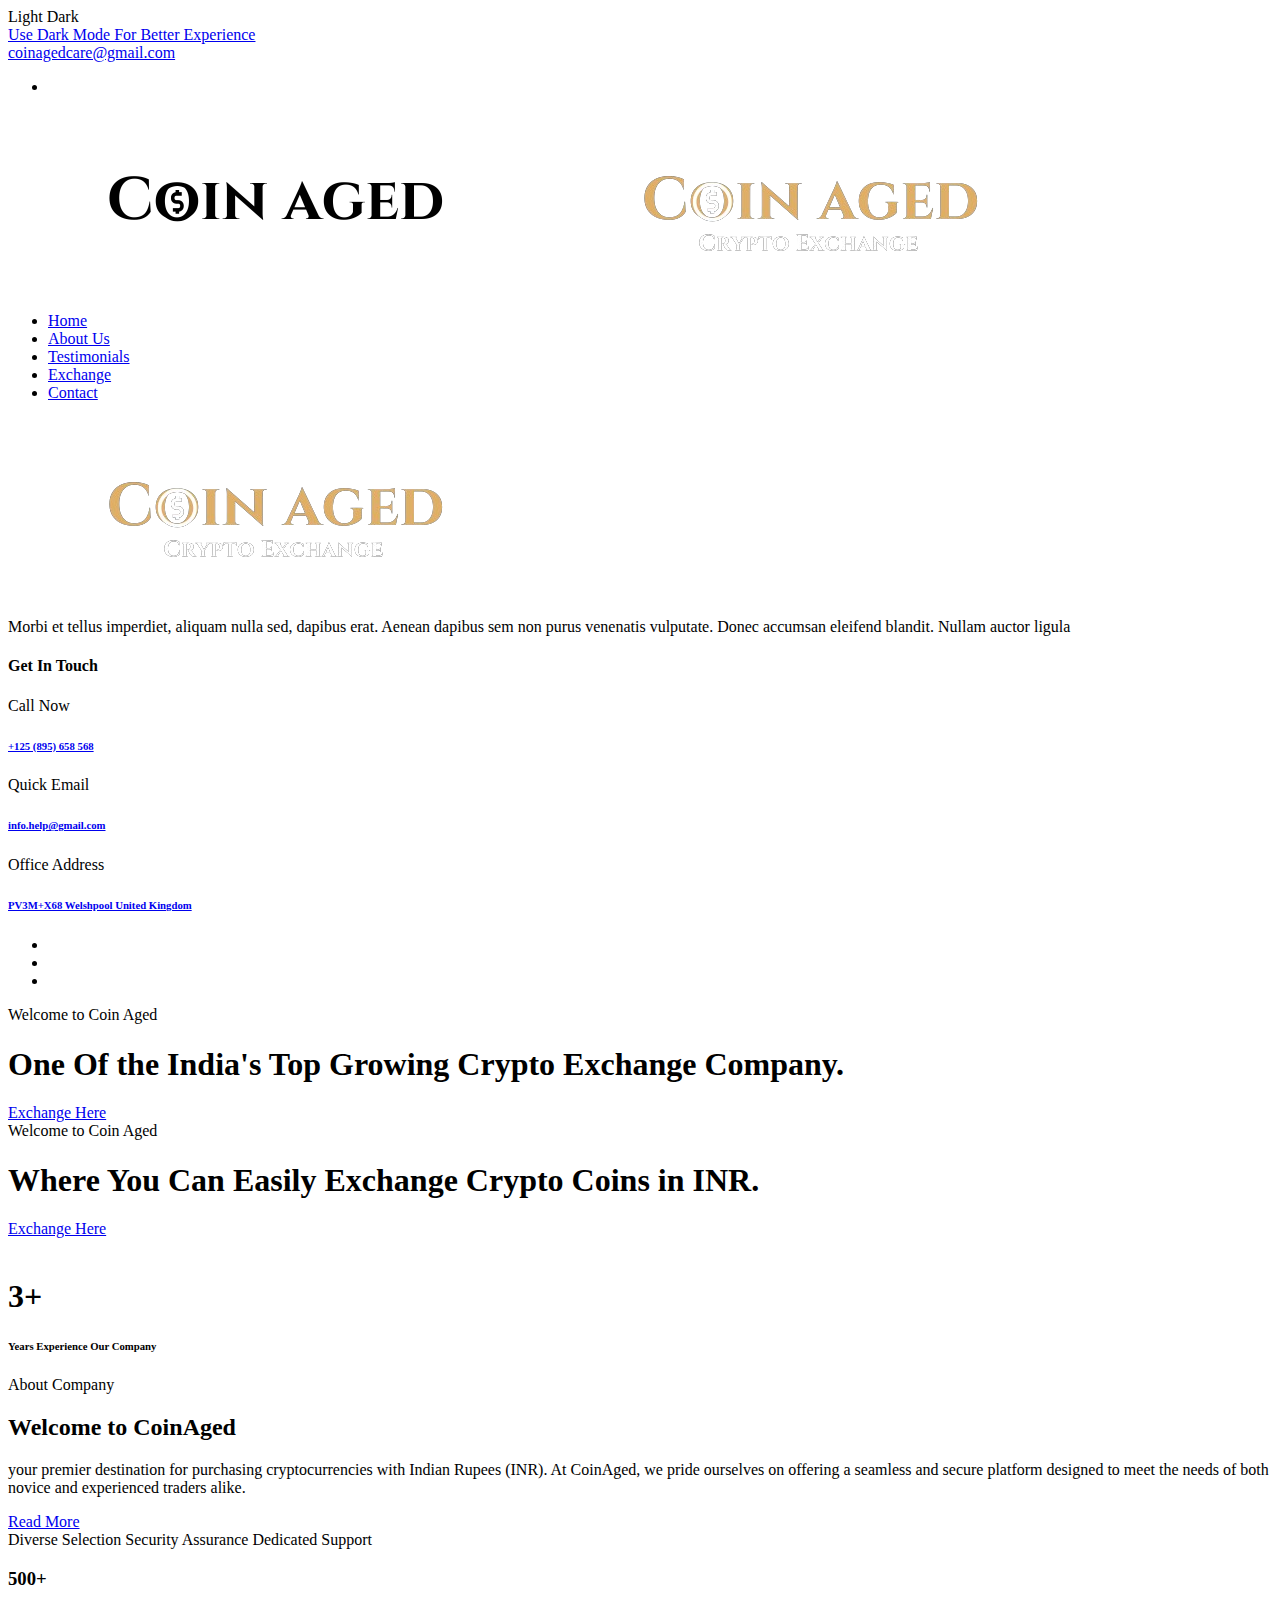
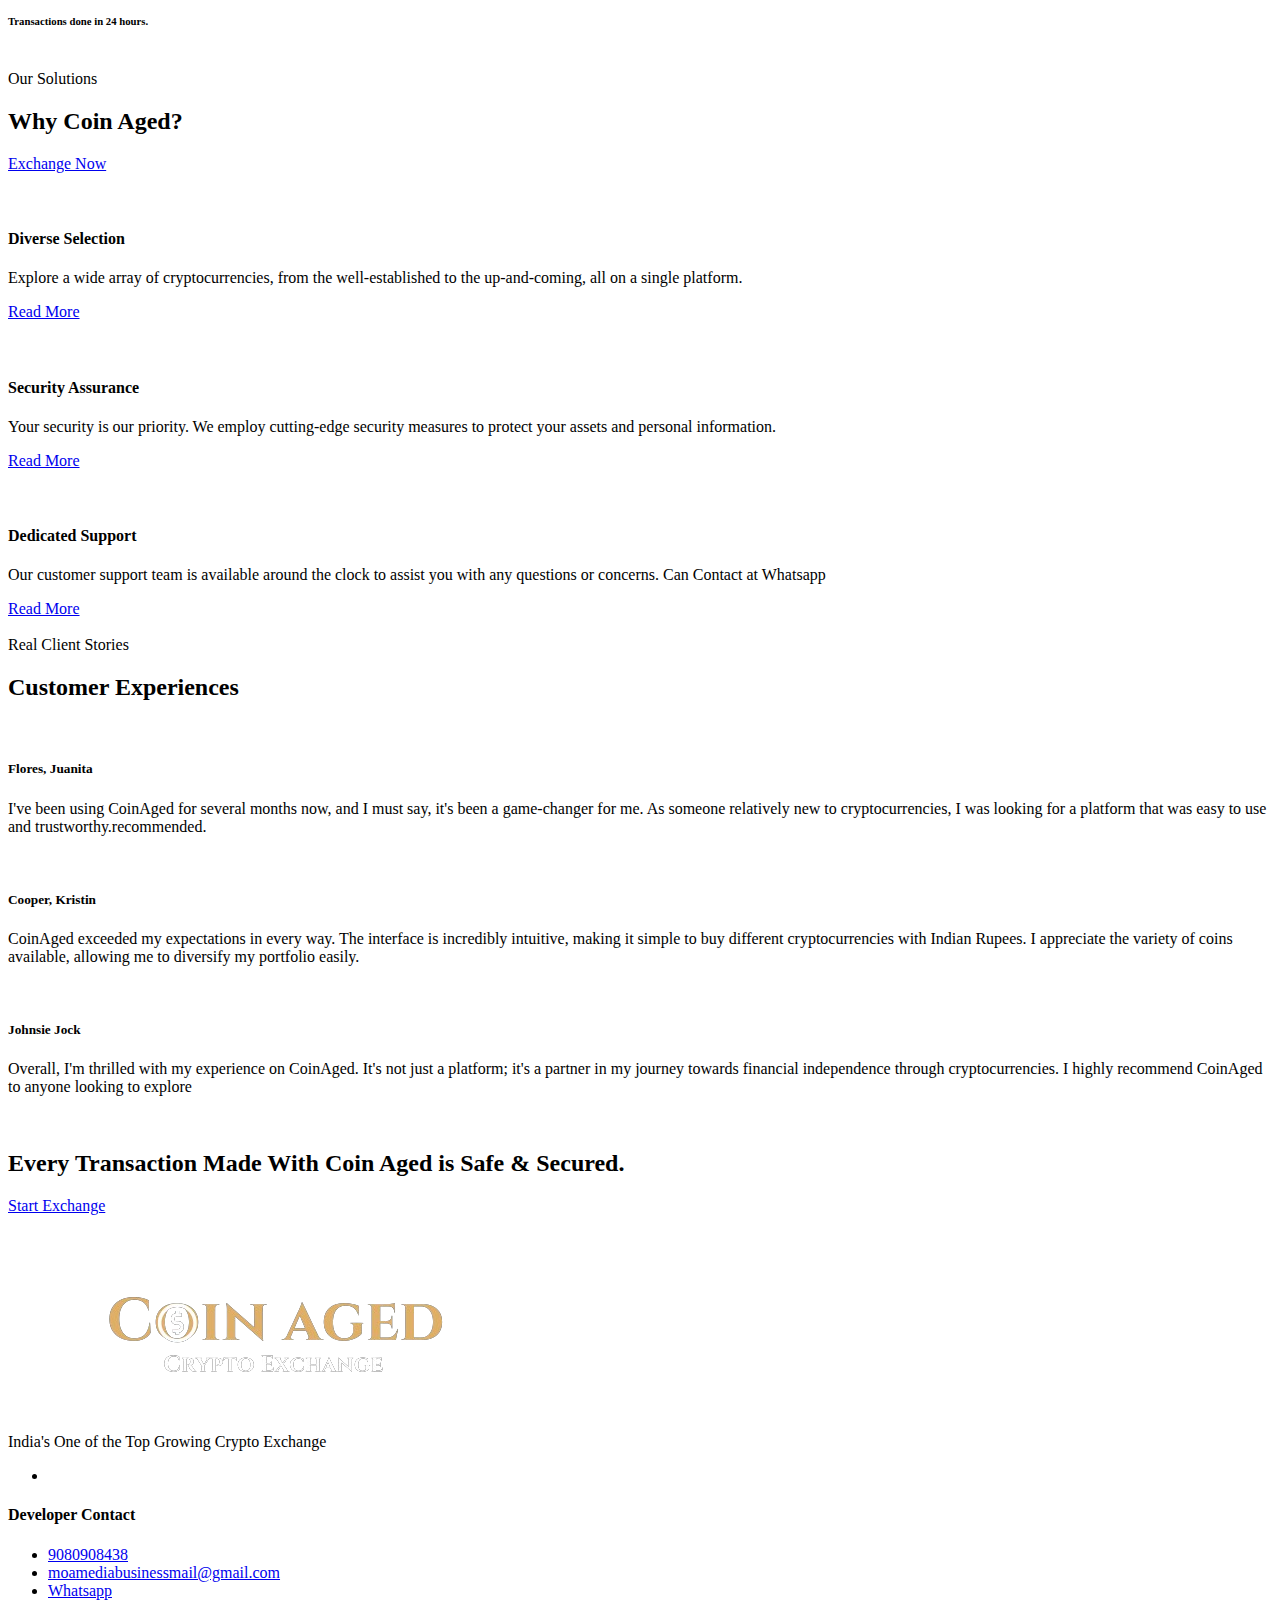
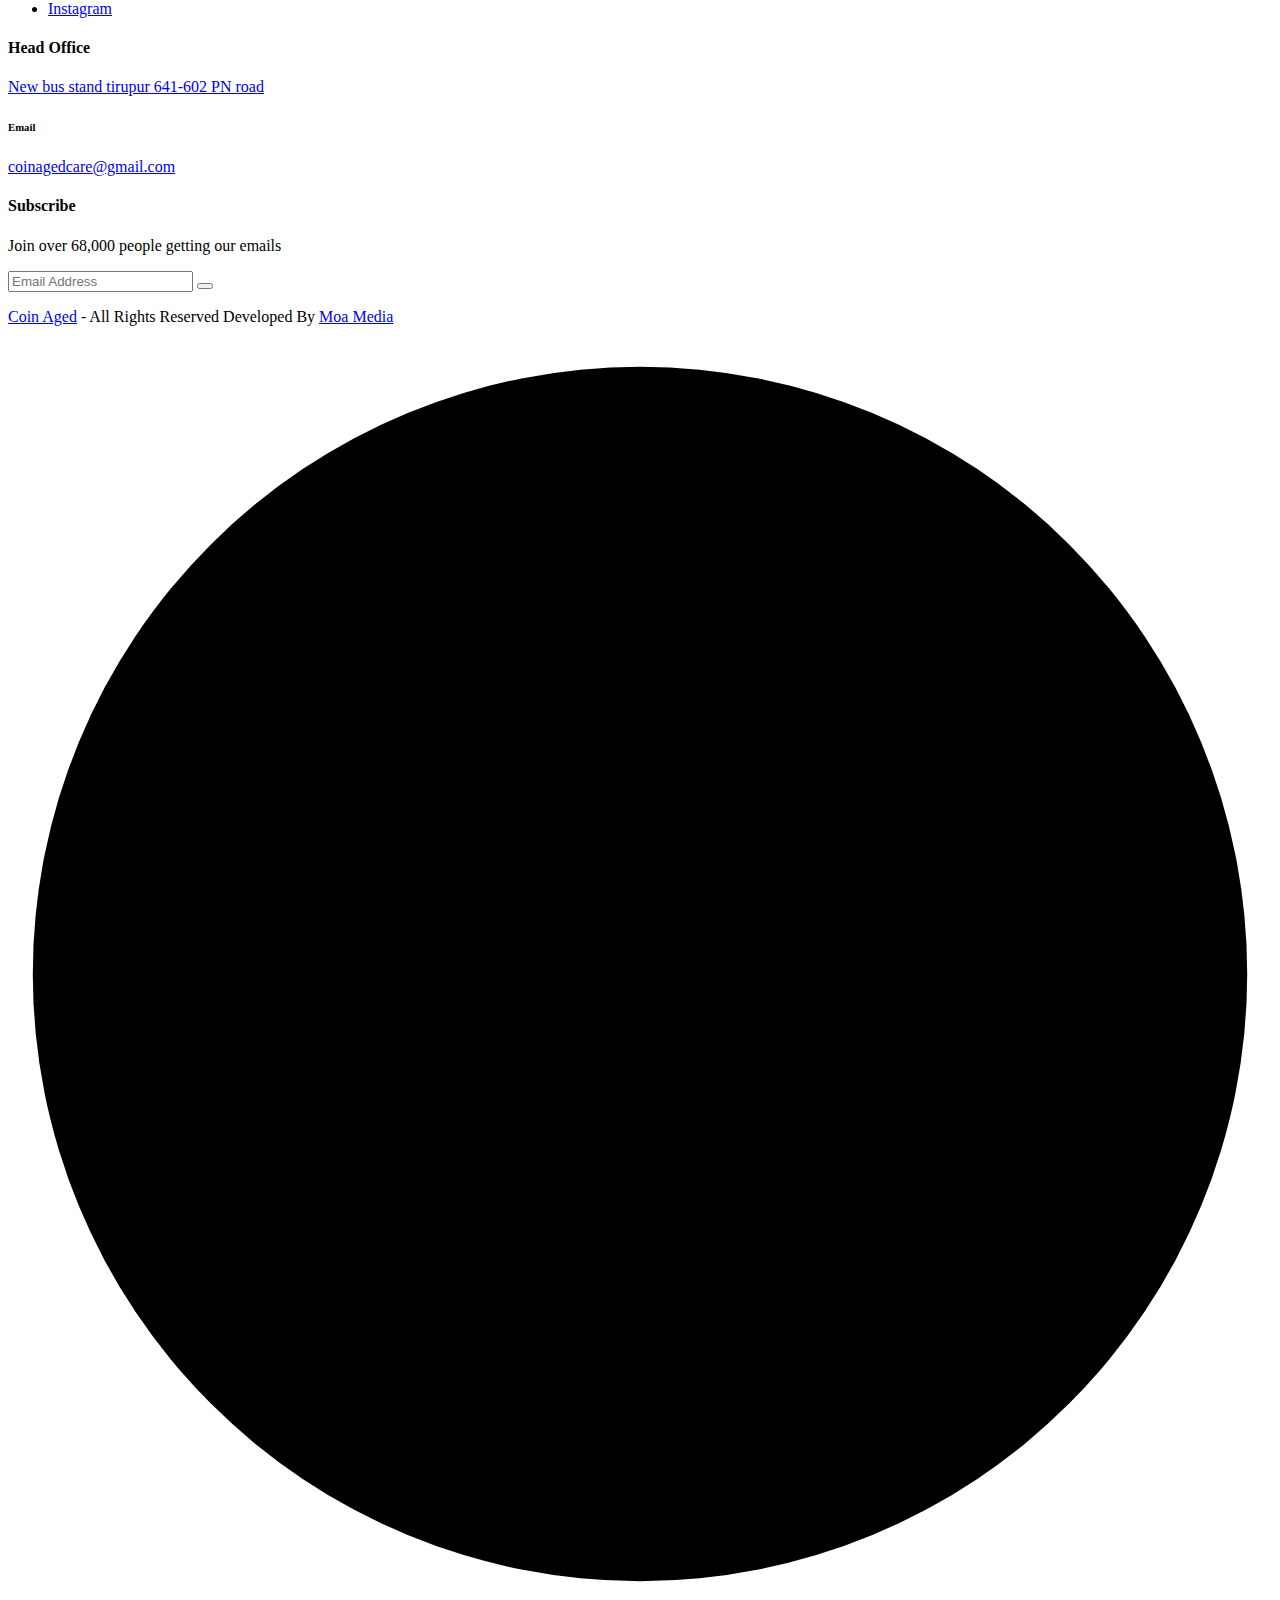
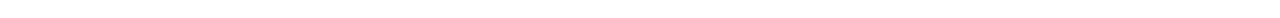
==== index.html @ bf644245 "Add files via upload" ====
<!DOCTYPE html>
<html lang="en">


<!-- Mirrored from html.themeori.net/coin aged/index.html by HTTrack Website Copier/3.x [XR&CO'2014], Sat, 29 Jun 2024 06:59:20 GMT -->
<head>
	<!-- Start Meta -->
	<meta charset="UTF-8">
	<meta http-equiv="X-UA-Compatible" content="IE=edge">
	<meta name="description" content="Coin Aged - Business Consulting HTML5 Template">
	<meta name="keywords" content="Creative, Digital, multipage, landing, freelancer template">
	<meta name="author" content="ThemeOri">
	<meta name="viewport" content="width=device-width, initial-scale=1">
	<!-- Title of Site -->
	<title>Coin Aged - India's One of the Top Crypto Exchange</title>
	<!-- Favicons -->
	<link rel="icon" type="image/png" href="favicon-1.png">
	<!-- Bootstrap CSS -->
	<link rel="stylesheet" href="css/bootstrap.min.css">
	<!-- Font Awesome CSS -->
	<link rel="stylesheet" href="css/all.css">
	<!-- Animate CSS -->
	<link rel="stylesheet" href="css/animate.css">
	<!-- Swiper Bundle CSS -->
	<link rel="stylesheet" href="css/swiper-bundle.min.css">
	<!-- Magnific Popup CSS -->
	<link rel="stylesheet" href="css/magnific-popup.css">
	<!-- Mean Menu CSS -->
	<link rel="stylesheet" href="css/meanmenu.min.css">
	<!-- Custom CSS -->
	<link rel="stylesheet" href="sass/style.css"> 
</head>

<body >
	<!-- Preloader Start -->
	<div class="theme-loader">
		<div class="spinner">
			<div class="spinner-bounce one"></div>
			<div class="spinner-bounce two"></div>
			<div class="spinner-bounce three"></div>
		</div>
	</div>
	<!-- Preloader End -->
	<!-- Dark Light Start -->
	<div class="switch__tab">
		<span class="switch__tab-btn light-mode-title">Light</span>
		<span class="mode__switch" onclick="darkLight()"><span></span></span>
		<span class="switch__tab-btn active dark-mode-title">Dark</span>
	</div>
	<!-- Dark Light End -->
	<!-- Top Bar Start -->
	<div class="top__bar">
		<div class="container custom__container">
			<div class="row">
				<div class="col-xl-5 col-md-6">
					<div class="top__bar-left">
						<a href="#">Use Dark Mode For Better Experience</a>
					</div>
				</div>
				<div class="col-xl-7 col-md-6">
					<div class="top__bar-right">
						<a href="mailto:coinagedcare@gmail.com"><i class="fas fa-envelope"></i> coinagedcare@gmail.com</a>
						<div class="top__bar-right-social">
							<ul>
								<li><a href="https://t.me/coinagedcryptoexcance"><i class="fab fa-telegram"></i></a></li>
								
							</ul>
						</div>
					</div>
				</div>
			</div>
		</div>
	</div>
	<!-- Top Bar End -->
	<!-- Header Area Start -->
	<div class="header__area header__sticky">
        <div class="container custom__container">
            <div class="header__area-menubar">
                <div class="header__area-menubar-left">
                    <div class="header__area-menubar-left-logo">
                        <a href="index.html"><img class="dark-n" src="logo-1.png" alt=""><img class="light-n" src="logo-2.png" alt=""></a>
                    </div>
                </div>
				<div class="header__area-menubar-center">
                    <div class="header__area-menubar-center-menu menu-responsive">						
                        <ul id="mobilemenu">
                            <li class=""><a href="index.html">Home</a>
                                
                            </li>
							<li><a href="about.html">About Us</a></li>
                            <li><a href="testimonial.html">Testimonials</a></li>
                            <li class=""><a href="request-quote.html">Exchange</a>    
                            </li>
                            <li class=""><a href="contact.html">Contact</a>    
                            </li>
                        </ul>
                    </div>
				</div>
                <div class="header__area-menubar-right">
                    <div class="header__area-menubar-right-box">
                        
                    
						
                        <!-- sidebar Menu Start -->
                        <div class="header__area-menubar-right-sidebar-popup">
                            <div class="sidebar-close-btn"><i class="fal fa-times"></i></div>
                            <div class="header__area-menubar-right-sidebar-popup-logo">
                                <a href="index.html"> <img src="logo-2.png" alt=""> </a>
                            </div>
                            <p>Morbi et tellus imperdiet, aliquam nulla sed, dapibus erat. Aenean dapibus sem non purus venenatis vulputate. Donec accumsan eleifend blandit. Nullam auctor ligula</p>
							<div class="header__area-menubar-right-box-sidebar-popup-contact">
								<h4 class="mb-30">Get In Touch</h4>
								<div class="header__area-menubar-right-box-sidebar-popup-contact-item">
									<div class="header__area-menubar-right-box-sidebar-popup-contact-item-icon">
										<i class="fal fa-phone-alt icon-animation"></i>
									</div>
									<div class="header__area-menubar-right-box-sidebar-popup-contact-item-content">
										<span>Call Now</span>
										<h6><a href="tel:+125(895)658568">+125 (895) 658 568</a></h6>
									</div>
								</div>
								<div class="header__area-menubar-right-box-sidebar-popup-contact-item">
									<div class="header__area-menubar-right-box-sidebar-popup-contact-item-icon">
										<i class="fal fa-envelope"></i>
									</div>
									<div class="header__area-menubar-right-box-sidebar-popup-contact-item-content">
										<span>Quick Email</span>
										<h6><a href="mailto:info.help@gmail.com">info.help@gmail.com</a></h6>
									</div>
								</div>
								<div class="header__area-menubar-right-box-sidebar-popup-contact-item">
									<div class="header__area-menubar-right-box-sidebar-popup-contact-item-icon">
										<i class="fal fa-map-marker-alt"></i>
									</div>
									<div class="header__area-menubar-right-box-sidebar-popup-contact-item-content">
										<span>Office Address</span>
										<h6><a href="#">PV3M+X68 Welshpool United Kingdom</a></h6>
									</div>
								</div>
							</div>
							<div class="header__area-menubar-right-box-sidebar-popup-social">
								<ul>
									
									<li><a href="#"><i class="fab fa-behance"></i></a></li>
									<li><a href="#"><i class="fab fa-whatsapp"></i></a></li>
									<li><a href="#"><i class="fab fa-linkedin-in"></i></a></li>
								</ul>							
							</div>
                        </div>
                        <div class="sidebar-overlay"></div>
                        <!-- sidebar Menu Start -->
                    </div>
					<div class="responsive-menu"></div>
                </div>
            </div>
        </div>
    </div>    
	<!-- Header Area End -->
	<!-- Banner Area Start -->
	<div class="banner__one swiper banner-one-slider">
		<div class="swiper-wrapper">
			<div class="banner__one-image swiper-slide" data-background="banner/banner-1.jpg">
				<div class="container">
					<div class="row">
						<div class="col-xl-12">
							<div class="banner__one-content"> 
								<span data-animation="fadeInUp" data-delay=".4s">Welcome to Coin Aged</span>
								<h1 data-animation="fadeInUp" data-delay=".7s">One Of the India's Top Growing 
									Crypto Exchange Company.
								</h1>
								<div class="banner__one-content-button" data-animation="fadeInUp" data-delay="1s">
									<div class="banner__one-content-button-item">
										<a class="btn-one" href="request-quote.html">Exchange Here<i class="far fa-chevron-double-right"></i></a>
									</div>
									
								</div>
								<div class="banner-four-pagination"></div>
							</div>
						</div>
					</div>
				</div>
			</div>
			<div class="banner__one-image swiper-slide" data-background="banner/banner-2.jpg">				
				<div class="container">
					<div class="row">
						<div class="col-xl-12">
							<div class="banner__one-content"> 
								<span data-animation="fadeInUp" data-delay=".4s">Welcome to Coin Aged</span>
								<h1 data-animation="fadeInUp" data-delay=".7s">Where You Can Easily Exchange Crypto 
									Coins in INR.
								</h1>
								<div class="banner__one-content-button" data-animation="fadeInUp" data-delay="1s">
									<div class="banner__one-content-button-item">
										<a class="btn-one" href="request-quote.html">Exchange Here<i class="far fa-chevron-double-right"></i></a>
									</div> 
									
								</div>
								<div class="banner-four-pagination"></div>
							</div>
						</div>
					</div>
				</div>
			</div>
		</div>
	</div>
	<!-- Banner Area End -->
	<!-- About Area Start -->
	<div class="about__one dark__image section-padding">
		<div class="container">
			<div class="row align-items-center">
				<div class="col-xl-6 col-lg-6 lg-mb-30">
					<div class="about__one-left">
						<div class="about__one-left-image">
							<img class="one" src="about/about-1.jpg" alt="">	
							<img class="two" src="about/about-2.jpg" alt="">
						</div>
						<div class="about__one-left-experience">
							<h1><span class="counter">3</span>+</h1>
							<h6>Years Experience Our Company</h6>
						</div>
					</div>
				</div>
				<div class="col-xl-6 col-lg-6">
					<div class="about__one-right">
						<div class="about__one-right-title">
							<span class="subtitle-one">About Company</span>
							<h2>Welcome to CoinAged</h2>
							<p>your premier destination for purchasing cryptocurrencies with Indian Rupees (INR). At CoinAged, we pride ourselves on offering a seamless and secure platform designed to meet the needs of both novice and experienced traders alike.

							</p>
						</div>
						<div class="about__one-right-btn">
							<div>
								<a class="btn-one" href="about.html">Read More<i class="far fa-chevron-double-right"></i></a>
							</div>
							<div class="about__one-right-btn-author">
								
								
							</div>
						</div>
						<div class="about__one-right-bottom">
							<div class="about__one-right-bottom-list">
								<span><i class="far fa-check"></i>Diverse Selection</span>
								<span><i class="far fa-check"></i>Security Assurance</span>
								<span><i class="far fa-check"></i>Dedicated Support</span>
							</div>
							<div class="about__one-right-bottom-experience">
								<h3><span class="counter">500</span>+</h3>
								<h6>Transactions done in 24 hours.</h6>
							</div>
						</div>
					</div>
				</div>
			</div>
		</div>
		<img class="about__one-shape-1 dark-n" src="shape/about-1.png" alt="">
		<img class="about__one-shape-1 light-n" src="shape/about-1-dark.png" alt="">
		<img class="about__one-shape-2 dark-n" src="shape/about-2.png" alt="">
		<img class="about__one-shape-2 light-n" src="shape/about-2-dark.png" alt="">
	</div>
	<!-- About Area End -->
	<!-- Services Area Start -->
	<div class="services__one section-padding pt-0">
		<div class="container">
			<div class="row align-items-end mb-70">
				<div class="col-xl-7 col-lg-8 lg-mb-30">
					<div class="services__one-title lg-t-center">
						<span class="subtitle-one">Our Solutions</span>
						<h2>Why Coin Aged?</h2>
					</div>
				</div>
				<div class="col-xl-5 col-lg-4 t-right lg-t-center">
					<a class="btn-one" href="request-quote.html">Exchange Now<i class="far fa-chevron-double-right"></i></a>
				</div>
			</div>
			<div class="row">
				<div class="col-xl-4 col-lg-4 col-md-4 col-sm-12 xl-mb-30">
					<div class="services__one-item">
						<div class="services__one-item-icon">
							<img src="icon/services-1.png" alt="">
							<div class="services__one-item-icon-one">
								<img src="icon/services-11.png" alt="">
							</div>
						</div>
						<h4>Diverse Selection</h4>
						<p>Explore a wide array of cryptocurrencies, from the well-established to the up-and-coming, all on a single platform.</p>
						<a class="simple-btn-2" href="request-quote.html">Read More<i class="far fa-chevron-double-right"></i></a>
					</div>
				</div>
				<div class="col-xl-4 col-lg-4 col-md-4 col-sm-12 md-mb-30">
					<div class="services__one-item">
						<div class="services__one-item-icon">
							<img src="icon/services-2.png" alt="">
							<div class="services__one-item-icon-one">
								<img src="icon/services-22.png" alt="">
							</div>
						</div>
						<h4>Security Assurance</h4>
						<p>Your security is our priority. We employ cutting-edge security measures to protect your assets and personal information.

						</p>
						<a class="simple-btn-2" href="request-quote.html">Read More<i class="far fa-chevron-double-right"></i></a>
					</div>
				</div>
				<div class="col-xl-4 col-lg-4 col-md-4 col-sm-12 md-mb-30">
					<div class="services__one-item">
						<div class="services__one-item-icon">
							<img src="icon/services-3.png" alt="">
							<div class="services__one-item-icon-one">
								<img src="icon/services-33.png" alt="">
							</div>
						</div>
						<h4>Dedicated Support</h4>
						<p>Our customer support team is available around the clock to assist you with any questions or concerns. Can Contact at Whatsapp</p>
						<a class="simple-btn-2" href="request-quote.html">Read More<i class="far fa-chevron-double-right"></i></a>
					</div>
				</div>
				
			</div>
		</div>
	</div>
	<!-- Services Area End -->
	
	
	
	<!-- Testimonial Area Start -->
	<div class="testimonial__area section-padding">
		<img class="testimonial__area-shape dark-n" src="shape/testimonial.png" alt="">
		<img class="testimonial__area-shape light-n" src="shape/testimonial-dark.png" alt="">
		<div class="container">
			<div class="row mb-70 align-items-end">
				<div class="col-xl-8 col-lg-8 lg-mb-30">
					<div class="testimonial__area-title lg-t-center">
						<span class="subtitle-one">Real Client Stories</span>
						<h2>Customer Experiences</h2>						
					</div>
				</div>
				<div class="col-xl-4 col-lg-4">
					<div class="testimonial__area-button t-right lg-t-center">
						<div class="testimonial__area-button-prev swiper-button-prev"><i class="fal fa-long-arrow-left"></i></div>
						<div class="testimonial__area-button-next swiper-button-next"><i class="fal fa-long-arrow-right"></i></div>
					</div>
				</div>
			</div>
			<div class="row">
				<div class="col-xl-12">
					<div class="swiper testimonial__area-slider">
						<div class="swiper-wrapper">
							<div class="testimonial__area-item swiper-slide">
								<div class="testimonial__area-item-client">
									<div class="testimonial__area-item-icon">
										<i class="fal fa-quote-right"></i>
									</div>
									<div class="testimonial__area-item-client-image">
										<img src="avatar/avatar-1.jpg" alt="">
									</div>
									<div class="testimonial__area-item-client-title">
										<h5>Flores, Juanita</h5>
										
									</div>
								</div>
								<p>I've been using CoinAged for several months now, and I must say, it's been a game-changer for me. As someone relatively new to cryptocurrencies, I was looking for a platform that was easy to use and trustworthy.recommended.</p>
								<div class="testimonial__area-item-reviews">
									<i class="fas fa-star"></i>
									<i class="fas fa-star"></i>
									<i class="fas fa-star"></i>
									<i class="fas fa-star"></i>
									<i class="fas fa-star"></i>
								</div>
							</div>
							<div class="testimonial__area-item swiper-slide">
								<div class="testimonial__area-item-client">
									<div class="testimonial__area-item-icon">
										<i class="fal fa-quote-right"></i>
									</div>
									<div class="testimonial__area-item-client-image">
										<img src="avatar/avatar-2.jpg" alt="">
									</div>
									<div class="testimonial__area-item-client-title">
										<h5>Cooper, Kristin</h5>
										
									</div>
								</div>
								<p>CoinAged exceeded my expectations in every way.

									The interface is incredibly intuitive, making it simple to buy different cryptocurrencies with Indian Rupees. I appreciate the variety of coins available, allowing me to diversify my portfolio easily.</p>
								<div class="testimonial__area-item-reviews">
									<i class="fas fa-star"></i>
									<i class="fas fa-star"></i>
									<i class="fas fa-star"></i>
									<i class="fas fa-star"></i>
									<i class="fas fa-star"></i>
								</div>
							</div>
							<div class="testimonial__area-item swiper-slide">
								<div class="testimonial__area-item-client">
									<div class="testimonial__area-item-icon">
										<i class="fal fa-quote-right"></i>
									</div>
									<div class="testimonial__area-item-client-image">
										<img src="avatar/avatar-3.jpg" alt="">
									</div>
									<div class="testimonial__area-item-client-title">
										<h5>Johnsie Jock</h5>
										
									</div>
								</div>
								<p>Overall, I'm thrilled with my experience on CoinAged. It's not just a platform; it's a partner in my journey towards financial independence through cryptocurrencies. I highly recommend CoinAged to anyone looking to explore</p>
								<div class="testimonial__area-item-reviews">
									<i class="fas fa-star"></i>
									<i class="fas fa-star"></i>
									<i class="fas fa-star"></i>
									<i class="fas fa-star"></i>
									<i class="fas fa-star"></i>
								</div>
							</div>
						</div>
					</div>					
				</div>
			</div>
		</div>
	</div>
	<!-- Testimonial Area End -->
	
	
	
	<!-- Footer Top Area Start -->
	<div class="footer__top">
		<img class="footer__top-shape" src="shape/footer.png" alt="">
		<div class="container">
			<div class="row align-items-center">
				<div class="col-xl-7 col-lg-8 lg-mb-30">
					<div class="footer__top-title lg-t-center">
						<h2>Every Transaction Made With Coin Aged is Safe & Secured.</h2>
					</div>
				</div>
				<div class="col-xl-5 col-lg-4">
					<div class="footer__top-btn t-right lg-t-center">
						<a class="btn-two" href="request-quote.html">Start Exchange<i class="far fa-chevron-double-right"></i></a>
					</div>
				</div>
			</div>
		</div>
	</div>
	<!-- Footer Top Area End -->
	<!-- Footer One Area Start -->
	<div class="footer__one">
		<img class="footer__one-shape" src="shape/footer-bg.png" alt="">
		<div class="container">
			<div class="row">
				<div class="col-xl-3 col-md-6 col-sm-7 xl-mb-30">
					<div class="footer__one-widget">
						<div class="footer__one-widget-about">
							<a href="index.html"><img src="logo-2.png" alt=""></a>
							<p>India's One of the Top Growing Crypto Exchange</p>
							<div class="footer__one-widget-about-social">
								<ul>
									
								<li><a href="https://t.me/coinagedcryptoexcance"><i class="fab fa-telegram"></i></a></li>
								
								</ul>
							</div>
						</div>
					</div>
				</div>
				<div class="col-xl-3 col-md-6 col-sm-6 sm-mb-30">
					<div class="footer__one-widget border-one">
						<h4>Developer Contact</h4>
						<div class="footer__one-widget-solution">
							<ul>
								<li><a href="tel:9080908438"><i class="far fa-chevron-double-right"></i>9080908438</a></li>
								<li><a href="https://mailto:moamediabusinessmail@gmail.com"><i class="far fa-chevron-double-right"></i>moamediabusinessmail@gmail.com</a></li>
								<li><a href="https://wa.me/+919080908438"><i class="far fa-chevron-double-right"></i>Whatsapp</a></li>
								<li><a href="https://www.instagram.com/moamedia2023official/"><i class="far fa-chevron-double-right"></i>Instagram</a></li>
							</ul>
						</div>
					</div>
				</div>
				<div class="col-xl-3 col-md-6 col-sm-6 sm-mb-30">
					<div class="footer__one-widget border-one">
						<h4>Head Office</h4>
						<div class="footer__one-widget-location">
							<div class="footer__one-widget-location-item">
								<div class="footer__one-widget-location-item-icon">
									<i class="far fa-map-marker-alt"></i>
								</div>
								<div class="footer__one-widget-location-item-info">
									<a href="#">New bus stand tirupur 641-602 PN road</a>
								</div>
							</div>
							<h6>Email</h6>
							<div class="footer__one-widget-location-item">
								<div class="footer__one-widget-location-item-icon">
									<i class="far fa-envelope-open"></i>
								</div>
								<div class="footer__one-widget-email-item-info">
									<a href="https://mailto:coinagedcare@gmail.com">coinagedcare@gmail.com</a>
								</div>
							</div>
						</div>
					</div>
				</div>
				<div class="col-xl-3 col-md-6 col-sm-6">
					<div class="footer__one-widget border-one tow">
						<h4>Subscribe</h4>
						<div class="footer__one-widget-subscribe">
							<p>Join over <span>68,000</span> people getting our emails</p>
							<form action="#">
								<input type="text" name="email" placeholder="Email Address" required="">
								<button type="submit"><i class="fas fa-paper-plane"></i></button>
							 </form>
						</div>
					</div>
				</div>
			</div>
		</div>
		<div class="copyright__one">
			<div class="container">
				<div class="row">
					<div class="col-xl-12">
						<p><a href="index.html">Coin Aged</a> - All Rights Reserved Developed By <a href="https://moamedianetlify.app">Moa Media</a> </a></p>
					</div>
				</div>
			</div>
		</div>
	</div>
	<!-- Footer One Area End -->
	<!-- Scroll Btn Start -->
	<div class="scroll-up">
		<svg class="scroll-circle svg-content" width="100%" height="100%" viewBox="-1 -1 102 102"><path d="M50,1 a49,49 0 0,1 0,98 a49,49 0 0,1 0,-98" /> </svg>
	</div>
	<!-- Scroll Btn End -->
	<!-- Main JS -->
	<script src="js/jquery-3.6.0.min.js"></script>
	<!-- Bootstrap JS -->
	<script src="js/bootstrap.min.js"></script>
	<!-- Counter Up JS -->
	<script src="js/jquery.counterup.min.js"></script>
	<!-- Popper JS -->
	<script src="js/popper.min.js"></script>
	<!-- Progressbar JS -->
	<script src="js/progressbar.min.js"></script>
	<!-- Magnific Popup JS -->
	<script src="js/jquery.magnific-popup.min.js"></script>
	<!-- Swiper Bundle JS -->
	<script src="js/swiper-bundle.min.js"></script>
    <!-- Isotope JS -->
	<script src="js/isotope.pkgd.min.js"></script>
	<!-- Waypoints JS -->
	<script src="js/jquery.waypoints.min.js"></script>
	<!-- Mean Menu JS -->
	<script src="js/jquery.meanmenu.min.js"></script>
	<!-- Custom JS -->
	<script src="js/custom.js"></script>
</body>

<!-- Mirrored from html.themeori.net/coin aged/index.html by HTTrack Website Copier/3.x [XR&CO'2014], Sat, 29 Jun 2024 06:59:20 GMT -->
</html>
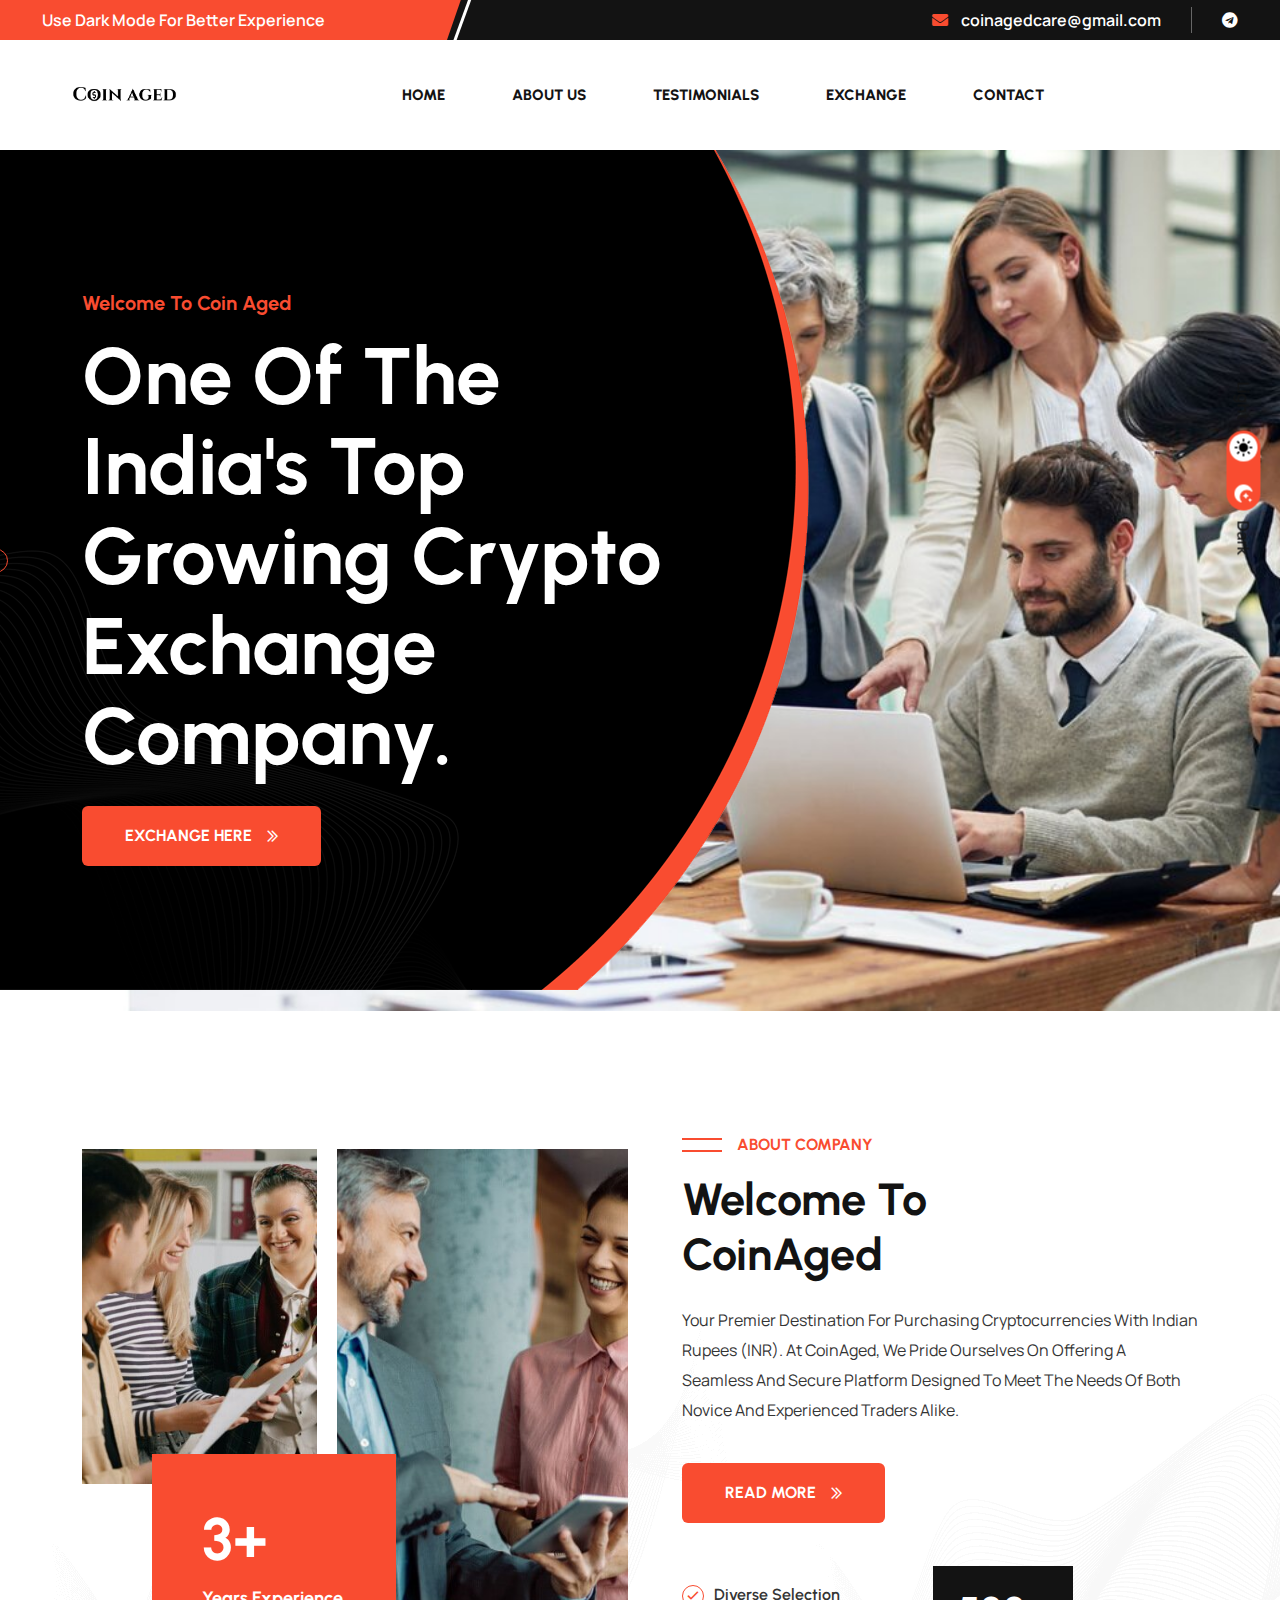
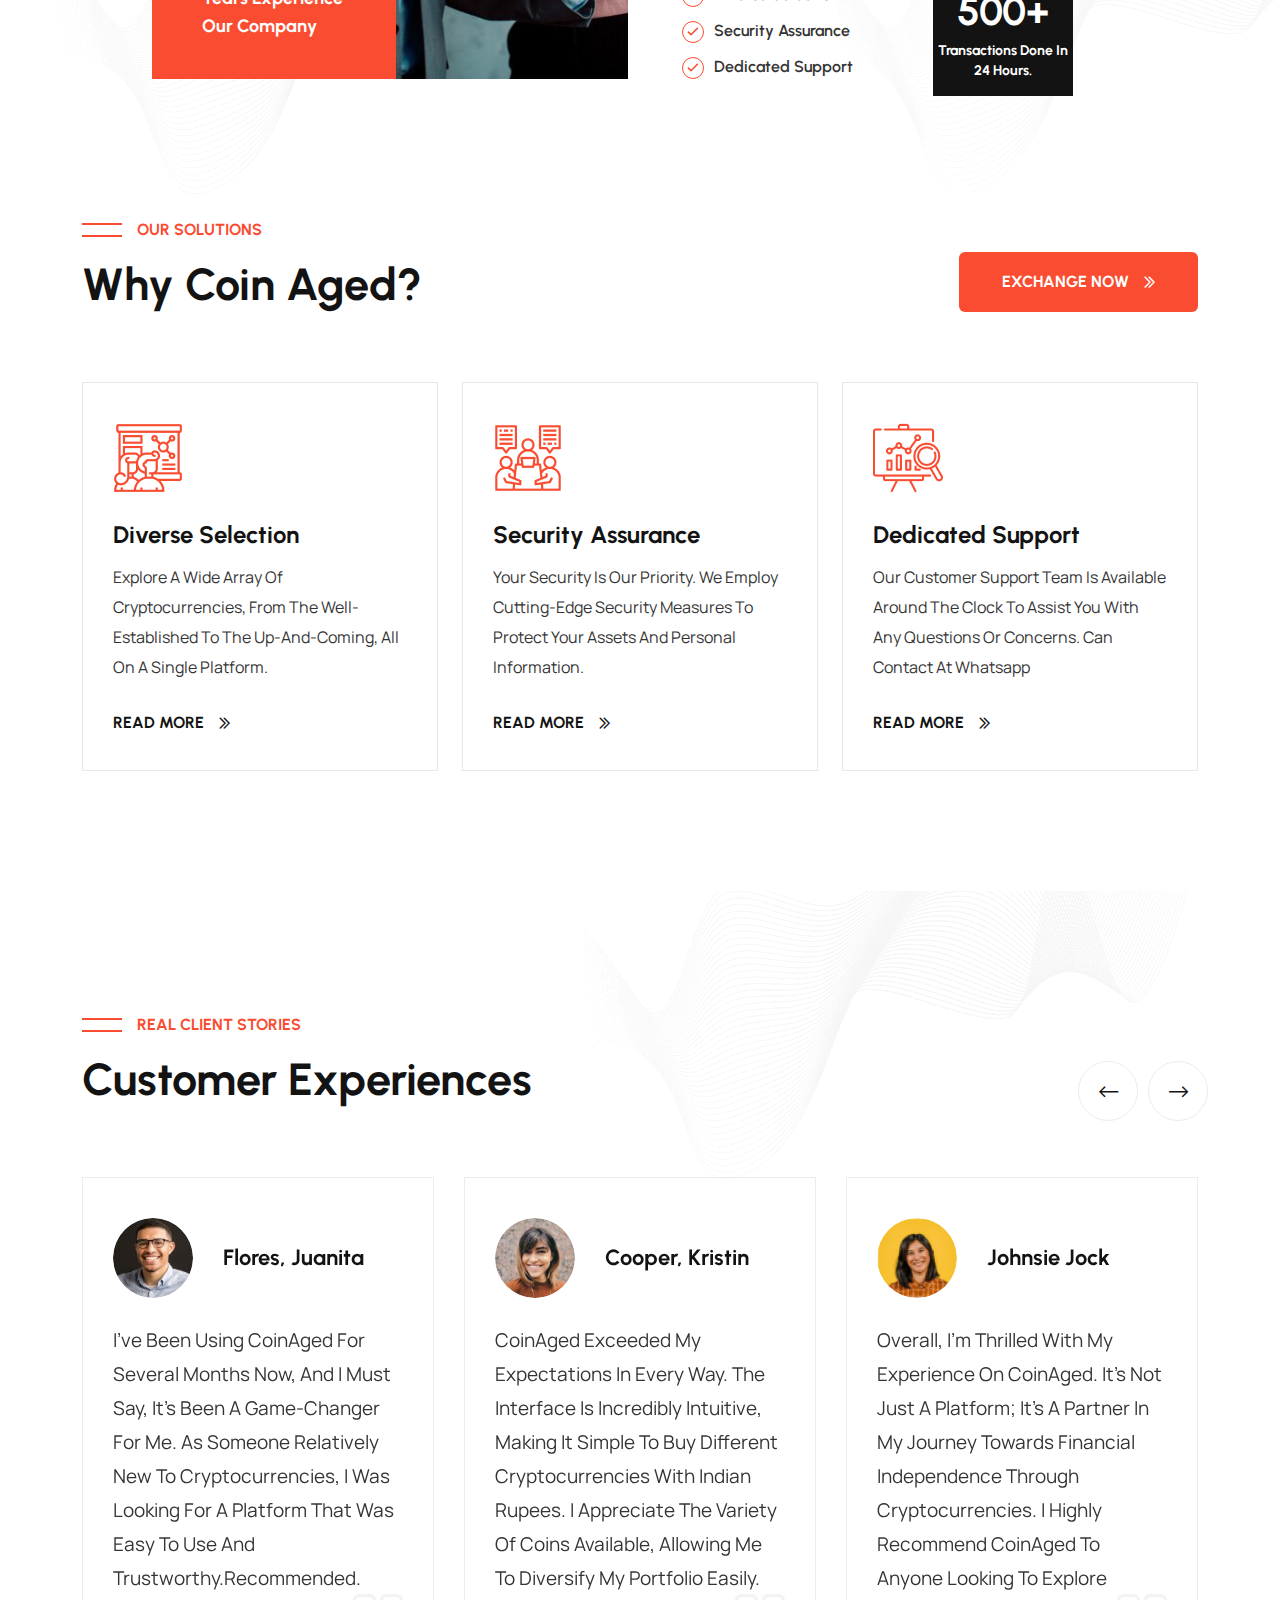
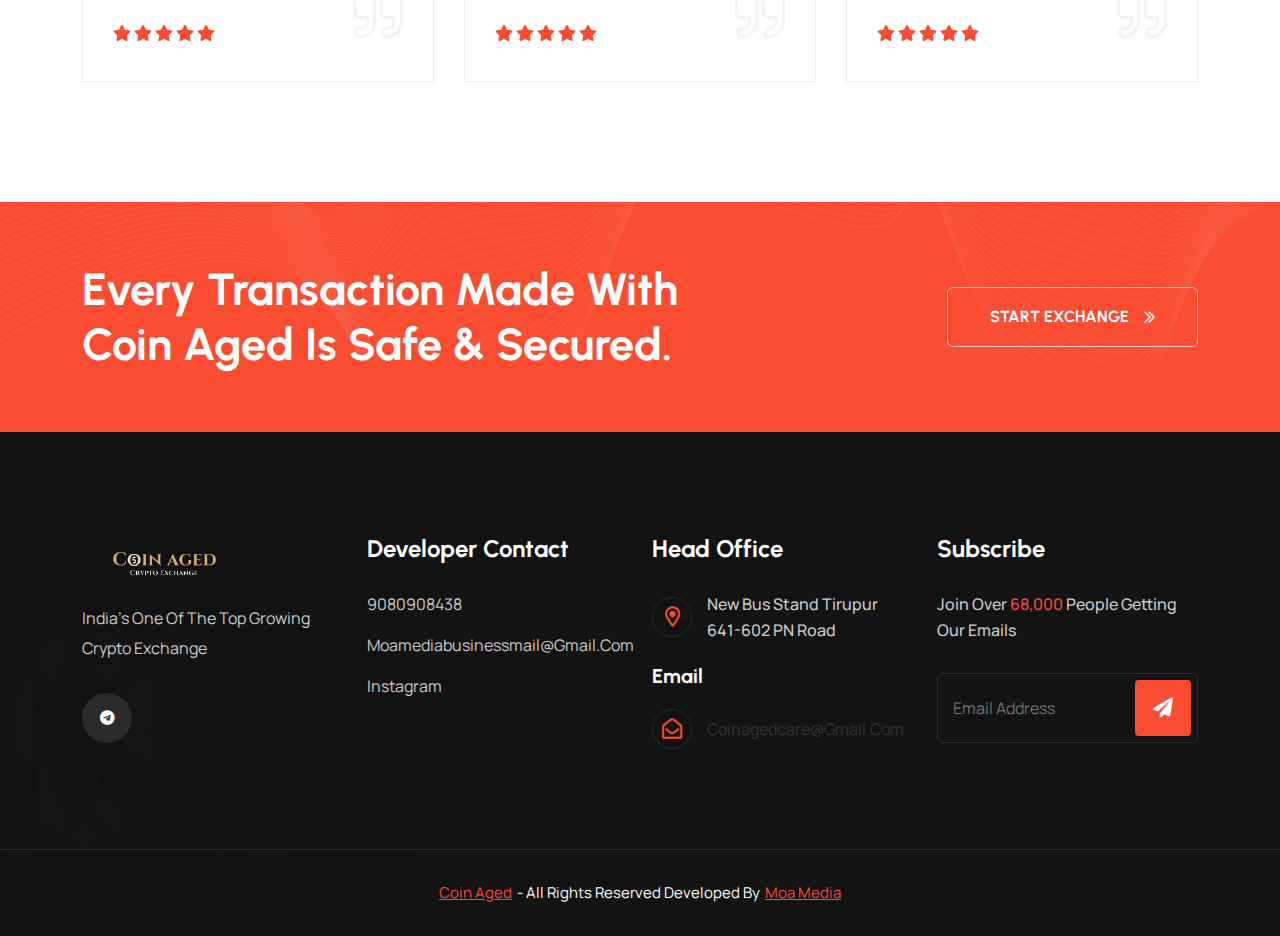
==== commit db1aae94: "Update index.html" ====
--- a/index.html
+++ b/index.html
@@ -471,7 +471,7 @@
 							<ul>
 								<li><a href="tel:9080908438"><i class="far fa-chevron-double-right"></i>9080908438</a></li>
 								<li><a href="https://mailto:moamediabusinessmail@gmail.com"><i class="far fa-chevron-double-right"></i>moamediabusinessmail@gmail.com</a></li>
-								<li><a href="https://wa.me/+919080908438"><i class="far fa-chevron-double-right"></i>Whatsapp</a></li>
+								
 								<li><a href="https://www.instagram.com/moamedia2023official/"><i class="far fa-chevron-double-right"></i>Instagram</a></li>
 							</ul>
 						</div>
@@ -556,4 +556,4 @@
 </body>
 
 <!-- Mirrored from html.themeori.net/coin aged/index.html by HTTrack Website Copier/3.x [XR&CO'2014], Sat, 29 Jun 2024 06:59:20 GMT -->
-</html>+</html>
